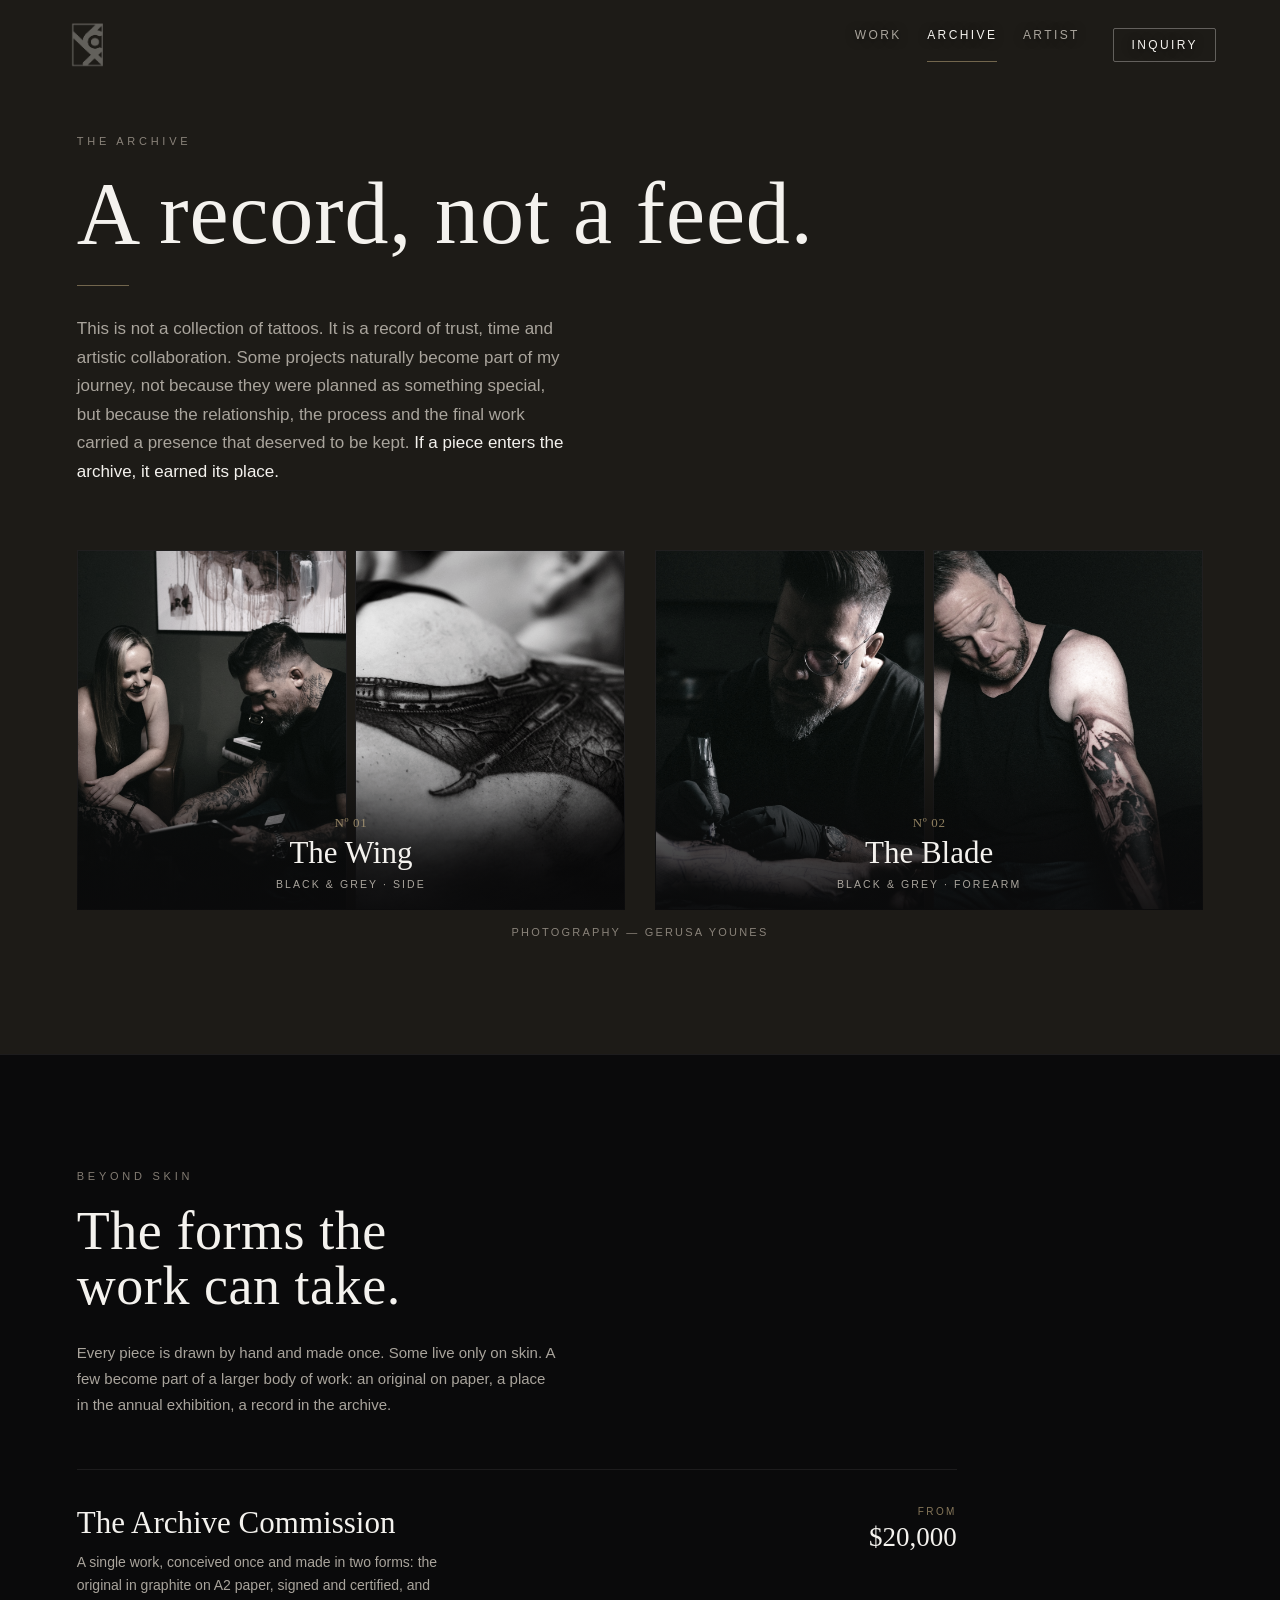
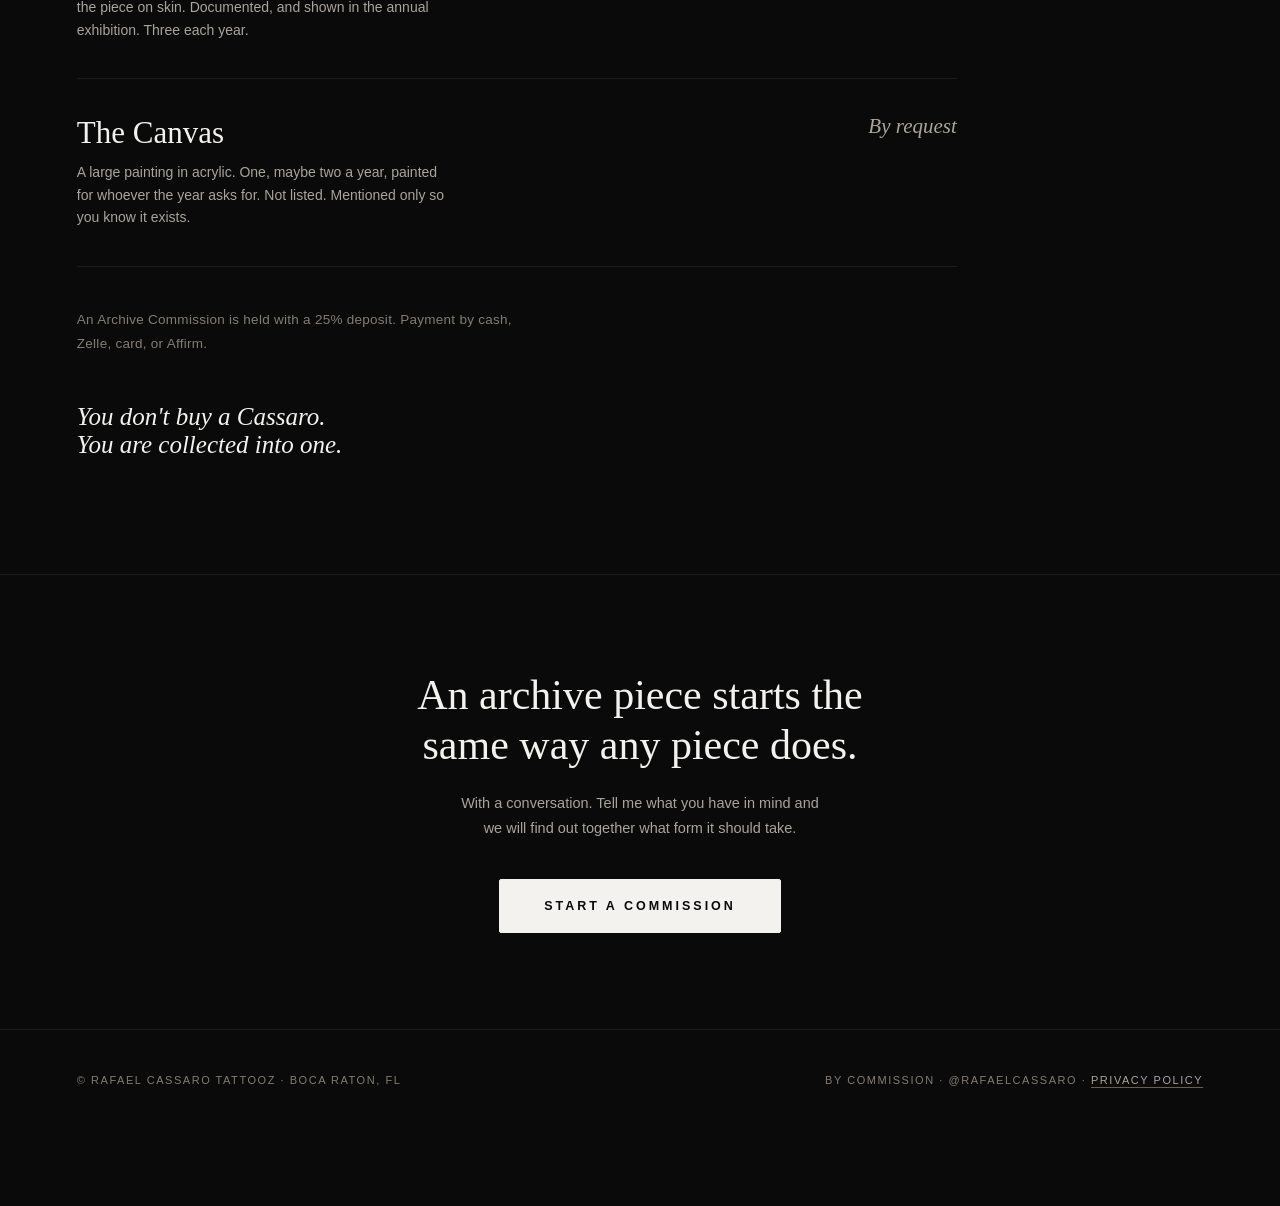
==== archive/index.html @ fa4b6f40 "reestrutura o site em 5 paginas: home curta com carrossel, work, archive, artist e inquiry Briefing " ====
<!doctype html><html lang="en"><head>
<meta charset="utf-8"><meta name="viewport" content="width=device-width, initial-scale=1">
<!-- Google tag (gtag.js) — GA4 Rafael Cassaro Tattooz -->
<script async src="https://www.googletagmanager.com/gtag/js?id=G-P8E5WEGMQY"></script>
<script>window.dataLayer=window.dataLayer||[];function gtag(){dataLayer.push(arguments);}gtag('js',new Date());gtag('config','G-P8E5WEGMQY');</script>
<!-- Meta Pixel — dataset do BM 02 (557027395941876), o mesmo BM das contas em USD. -->
<script>!function(f,b,e,v,n,t,s){if(f.fbq)return;n=f.fbq=function(){n.callMethod?
n.callMethod.apply(n,arguments):n.queue.push(arguments)};if(!f._fbq)f._fbq=n;
n.push=n;n.loaded=!0;n.version='2.0';n.queue=[];t=b.createElement(e);t.async=!0;
t.src=v;s=b.getElementsByTagName(e)[0];s.parentNode.insertBefore(t,s)}(window,document,'script',
'https://connect.facebook.net/en_US/fbevents.js');
fbq('init','3471288283157644');fbq('track','PageView');</script>
<noscript><img height="1" width="1" style="display:none" alt="" src="https://www.facebook.com/tr?id=3471288283157644&ev=PageView&noscript=1"></noscript>
<!-- fim do Meta Pixel -->
<title>The Archive &mdash; Rafael Cassaro</title>
<meta name="description" content="A record of trust, time and artistic collaboration. The few projects that earned a place of their own, documented and kept. Archive Commissions and original work on paper.">
<link rel="canonical" href="https://rafaelcassaro.com/archive/">
<meta name="theme-color" content="#0a0a0b">
<link rel="icon" type="image/png" sizes="32x32" href="../assets/favicon-32.png">
<link rel="icon" type="image/png" sizes="512x512" href="../assets/favicon-512.png">
<link rel="apple-touch-icon" href="../assets/apple-touch-icon.png">
<meta property="og:type" content="website">
<meta property="og:site_name" content="Rafael Cassaro Tattooz">
<meta property="og:locale" content="en_US">
<meta property="og:title" content="The Archive &mdash; Rafael Cassaro">
<meta property="og:description" content="A record of trust, time and artistic collaboration. The few projects that earned a place of their own, documented and kept. Archive Commissions and original work on paper.">
<meta property="og:url" content="https://rafaelcassaro.com/archive/">
<meta property="og:image" content="https://rafaelcassaro.com/assets/og-cover.jpg">
<meta property="og:image:width" content="1200">
<meta property="og:image:height" content="630">
<meta property="og:image:alt" content="Three black and grey tattoos by Rafael Cassaro">
<meta name="twitter:card" content="summary_large_image">
<meta name="twitter:title" content="The Archive &mdash; Rafael Cassaro">
<meta name="twitter:description" content="A record of trust, time and artistic collaboration. The few projects that earned a place of their own, documented and kept. Archive Commissions and original work on paper.">
<meta name="twitter:image" content="https://rafaelcassaro.com/assets/og-cover.jpg">
<script type="application/ld+json">{"@context": "https://schema.org", "@type": "TattooParlor", "name": "Rafael Cassaro Tattooz", "alternateName": "Rafael Cassaro", "url": "https://rafaelcassaro.com/", "image": "https://rafaelcassaro.com/assets/og-cover.jpg", "telephone": "+1-561-419-3996", "priceRange": "$$$", "description": "Authored black and grey tattoo in Boca Raton, Florida. Complete sleeves and large-scale work, by commission.", "address": {"@type": "PostalAddress", "addressLocality": "Boca Raton", "addressRegion": "FL", "addressCountry": "US"}, "areaServed": "Boca Raton, Florida", "founder": {"@type": "Person", "name": "Rafael Cassaro", "jobTitle": "Tattoo artist"}, "sameAs": ["https://instagram.com/rafaelcassaro"]}</script>
<link rel="stylesheet" href="../assets/site.css">
<script>document.documentElement.className+=' js';</script>
</head>
<body class="page" id="top">
  <header class="hdr">
    <a class="brand" href="../" aria-label="Rafael Cassaro — home"><img src="../assets/logo.png" width="420" height="420" alt="Rafael Cassaro"></a>
    <nav class="nav" aria-label="Main">
      <a href="../work/">Work</a>
      <a href="../archive/" aria-current="page">Archive</a>
      <a href="../artist/">Artist</a>
      <a class="pri" href="../inquiry/">Inquiry</a>
    </nav>
    <button class="navtoggle" id="navToggle" type="button" aria-expanded="false" aria-controls="navSheet" aria-label="Open menu"><span></span><span></span></button>
  </header>
  <div class="navsheet" id="navSheet" role="dialog" aria-modal="true" aria-label="Menu" tabindex="-1" hidden>
    <button class="navsheet__close" id="navClose" type="button" aria-label="Close menu">&times;</button>
    <a href="../">Home</a>
    <a href="../work/">Work</a>
    <a href="../archive/">Archive</a>
    <a href="../artist/">Artist</a>
    <a class="pri" href="../inquiry/">Start a commission</a>
    <a class="navsheet__minor" href="../privacy/">Privacy policy</a>
  </div>

  <section class="phead band--arch">
    <p class="phead__eyebrow">The Archive</p>
    <h1 class="phead__t">A record, not a feed.</h1>
    <div class="rule"></div>
    <p class="phead__sub">This is not a collection of tattoos. It is a record of trust, time and artistic collaboration. Some projects naturally become part of my journey, not because they were planned as something special, but because the relationship, the process and the final work carried a presence that deserved to be kept. <b>If a piece enters the archive, it earned its place.</b></p>
  </section>

  <section class="sec band--arch" style="padding-top:0">
    <div class="arch__rail" style="margin-top:0;border-top:0;padding-top:0">

      <a class="arch__card reveal" href="the-wing/" aria-label="The Wing — enter this archive">
        <div class="arch__pair">
          <div class="arch__plate"><img class="arch__img" loading="lazy" decoding="async" width="933" height="1400" src="../assets/archive/01.jpg" alt="Rafael Cassaro going through the sketchbook with Marlene before the first session"></div>
          <div class="arch__plate"><img class="arch__img" loading="lazy" decoding="async" width="933" height="1400" src="../assets/archive/04.jpg" alt="The finished wing in black and grey across her shoulder"></div>
        </div>
        <span class="arch__over">
          <span class="arch__n">N&#186; 01</span>
          <span class="arch__t">The Wing</span>
          <span class="arch__c">Black &amp; grey &middot; side</span>
        </span>
      </a>

      <a class="arch__card reveal" href="the-blade/" aria-label="The Blade — enter this archive">
        <div class="arch__pair">
          <div class="arch__plate"><img class="arch__img" loading="lazy" decoding="async" width="933" height="1400" src="../assets/archive/the-blade-home/01.jpg" alt="Rafael Cassaro working the first pass over the stencil on the forearm"></div>
          <div class="arch__plate"><img class="arch__img" loading="lazy" decoding="async" width="933" height="1400" src="../assets/archive/the-blade-home/02.jpg" alt="The client looking down at the finished skull and blade on his forearm"></div>
        </div>
        <span class="arch__over">
          <span class="arch__n">N&#186; 02</span>
          <span class="arch__t">The Blade</span>
          <span class="arch__c">Black &amp; grey &middot; forearm</span>
        </span>
      </a>

    </div>
    <p class="arch__credit">Photography &mdash; Gerusa Younes</p>
  </section>

  <!-- ===== As formas autorais. Vieram da home (secao Commissions) porque e aqui
       que elas pertencem: sao o universo autoral, nao a admissao de projeto.
       The Sitting e The Study ficaram na pagina Inquiry. ===== -->
  <section class="sec sec--line">
    <p class="sec__eyebrow reveal">Beyond skin</p>
    <h2 class="sec__title reveal">The forms the work can take.</h2>
    <p class="comm__lede reveal">Every piece is drawn by hand and made once. Some live only on skin. A few become part of a larger body of work: an original on paper, a place in the annual exhibition, a record in the archive.</p>

    <div class="ledger reveal">
      <article class="crow">
        <div>
          <div class="crow__name">The Archive Commission</div>
          <p class="crow__desc">A single work, conceived once and made in two forms: the original in graphite on A2 paper, signed and certified, and the piece on skin. Documented, and shown in the annual exhibition. Three each year.</p>
        </div>
        <div class="crow__price"><span class="crow__from">From</span><span class="crow__amt">$20,000</span></div>
      </article>

      <article class="crow">
        <div>
          <div class="crow__name">The Canvas</div>
          <p class="crow__desc">A large painting in acrylic. One, maybe two a year, painted for whoever the year asks for. Not listed. Mentioned only so you know it exists.</p>
        </div>
        <div class="crow__price"><span class="crow__amt quiet">By request</span></div>
      </article>
    </div>

    <p class="comm__terms reveal">An Archive Commission is held with a 25% deposit. Payment by cash, Zelle, card, or Affirm.</p>
    <p class="comm__epi reveal">You don't buy a Cassaro. You are collected into one.</p>
  </section>

  <section class="ctaband reveal">
    <p class="ctaband__k">An archive piece starts the same way any piece does.</p>
    <p class="ctaband__s">With a conversation. Tell me what you have in mind and we will find out together what form it should take.</p>
    <a class="cta-xl" href="../inquiry/">Start a commission</a>
  </section>

  <footer class="foot">
    <p>&copy; Rafael Cassaro Tattooz &middot; Boca Raton, FL</p>
    <p>By commission &middot; @rafaelcassaro &middot; <a class="foot__privacy" href="../privacy/">Privacy policy</a></p>
  </footer>

  <nav class="mbar" aria-label="Contact">
    <a class="pri" href="../inquiry/">Inquiry</a>
    <a href="sms:+15614193996">Text</a>
    <a href="https://instagram.com/rafaelcassaro" target="_blank" rel="noopener">DM</a>
  </nav>

<script src="../assets/site.js"></script>
</body></html>
---- assets/site.css ----
:root{
  --ground:#0a0a0b;--ink:#f4f2ee;--ink-dim:#a9a49c;--ink-faint:#837c73;
  --line:rgba(244,242,238,.14);--line-soft:rgba(244,242,238,.08);--accent:#cfc9c0;
  /* OURO (ordem do Rafael 2026-09-11, revoga a regra antiga de "sem dourado").
     Superficie pequena so: fio, borda, rotulo do arquivo. Nunca em bloco.
     50% = 3,11:1, serve pra fio. 65% = 4,52:1, passa AA e serve pra texto. */
  --gold:#c8b184;--gold-fio:rgba(200,177,132,.5);--gold-texto:rgba(200,177,132,.65);
  /* bandas de setor: o MESMO ouro diluido no preto, vira preto quente, nao cor */
  --banda:#151412;--banda-forte:#1d1b17;
  --serif:"Didot","Hoefler Text","Bodoni 72","Bodoni MT",Georgia,"Times New Roman",serif;
  --sans:"Neue Haas Grotesk Display","Helvetica Neue",Helvetica,Arial,system-ui,sans-serif;
}
*{box-sizing:border-box;margin:0;padding:0}
html,body{height:auto!important;min-height:100%;overflow-x:hidden!important}
html{scroll-behavior:smooth}
.page{background:var(--ground);color:var(--ink);font-family:var(--sans);-webkit-font-smoothing:antialiased;min-height:100vh;overflow-x:hidden;position:relative}
.label{font-size:11px;letter-spacing:.28em;text-transform:uppercase;color:var(--ink-faint);font-weight:400}
.eyebrow{margin-bottom:22px}
a{color:inherit;text-decoration:none}
a:focus-visible,button:focus-visible,summary:focus-visible{outline:1px solid var(--accent);outline-offset:4px}

/* ---------- header / nav ---------- */
.hdr{display:flex;align-items:center;justify-content:space-between;padding:22px clamp(20px,5vw,64px);position:absolute;top:0;left:0;right:0;z-index:30}
.brand{display:flex;align-items:center}
.brand img{height:46px;width:auto;display:block;opacity:.32}
.nav{display:flex;gap:clamp(18px,2vw,30px)}
.nav a{font-size:12px;letter-spacing:.2em;text-transform:uppercase;color:var(--ink-dim);transition:color .25s;text-shadow:0 1px 10px rgba(0,0,0,.6)}
.nav a:hover{color:var(--ink)}
.nav a.pri{color:var(--ink);border:1px solid rgba(244,242,238,.32);border-radius:2px;
  padding:9px 17px;margin-left:8px;transition:background .3s,border-color .3s,color .3s}
.nav a.pri:hover,.nav a.pri:focus-visible{background:var(--ink);color:#0a0a0b;border-color:var(--ink)}
/* pagina corrente marcada no menu: fio de ouro, superficie minima (doutrina 11/set) */
.nav a[aria-current="page"]{color:var(--ink);border-bottom:1px solid var(--gold-fio);padding-bottom:4px}
.nav a.pri[aria-current="page"]{border-bottom-color:rgba(244,242,238,.32)}
@media(max-width:820px){.nav{display:none}.brand img{height:40px}}

/* ---------- HERO (TRAVADO — reaproveitado da home aprovada) ---------- */
.hero{position:relative;z-index:2;overflow:hidden;background:var(--ground)}
.hero__media{position:relative}
.hero__img{display:block;width:100%;height:auto}
.hero__scrim{position:absolute;inset:0;z-index:2;pointer-events:none;background:
  linear-gradient(90deg,rgba(10,10,11,.80) 0%,rgba(10,10,11,.46) 24%,rgba(10,10,11,.12) 46%,transparent 62%),
  linear-gradient(0deg,var(--ground) 0%,rgba(10,10,11,.86) 12%,rgba(10,10,11,.42) 22%,rgba(10,10,11,0) 32%),
  linear-gradient(180deg,rgba(10,10,11,.60) 0%,rgba(10,10,11,0) 15%)}
.intro{position:absolute;top:57%;bottom:auto;left:0;transform:none;max-width:46%;padding:0 clamp(20px,5vw,64px);z-index:3}
.h1{font-family:var(--serif);font-weight:400;font-size:clamp(56px,9.2vw,200px);line-height:.9;letter-spacing:.01em;text-wrap:balance;text-shadow:0 2px 34px rgba(0,0,0,.72)}
.rule{width:52px;height:1px;background:var(--gold-fio);margin:26px 0 24px;opacity:1}
.thesis{max-width:34ch;font-size:clamp(15px,1.15vw,17px);line-height:1.62;color:var(--ink-dim);font-weight:300;text-shadow:0 1px 16px rgba(0,0,0,.7)}
.thesis b{color:var(--ink);font-weight:400}
.eyebrow.label{text-shadow:0 1px 12px rgba(0,0,0,.7)}
.ctas{display:flex;align-items:center;gap:28px;margin-top:44px;flex-wrap:wrap}
.cta-main{font-family:var(--serif);font-size:18px;padding-bottom:7px;border-bottom:1px solid var(--accent);transition:letter-spacing .3s;text-shadow:0 1px 16px rgba(0,0,0,.7)}
.cta-main:hover{letter-spacing:.06em}
/* PT: ACAO PRINCIPAL do site = pedir orcamento. Branco de alto contraste,
   NUNCA ouro: ouro significa o arquivo, e a 50-69% ele tem MENOS contraste
   que o branco, ou seja, destacaria menos justamente o que mais importa. */
.cta-alt{font-size:12px;letter-spacing:.22em;text-transform:uppercase;color:var(--ink);
  border:1px solid rgba(244,242,238,.42);border-radius:2px;padding:14px 30px;
  transition:background .3s,border-color .3s,color .3s;text-shadow:none}
.cta-alt:hover,.cta-alt:focus-visible{background:var(--ink);color:#0a0a0b;border-color:var(--ink)}
.herometa{position:absolute;left:0;right:0;bottom:0;z-index:4;display:flex;align-items:center;justify-content:flex-end;padding:0 clamp(20px,5vw,64px) 28px;pointer-events:none}
.scrollcue{writing-mode:vertical-rl;font-size:10px;letter-spacing:.3em;text-transform:uppercase;color:var(--ink-faint)}
@media(min-width:821px){
  .hero{height:auto;min-height:100svh;overflow:visible}
  .hero__media{position:absolute;top:0;left:0;right:0;height:100svh}
  .hero__img{width:100%;height:100%;object-fit:contain;object-position:center}.intro{top:var(--introTop,74vh);bottom:auto;max-width:58%}
  .intro .eyebrow{margin-bottom:14px}.intro .rule{margin:20px 0 20px}.intro .thesis{margin-top:0}.intro .ctas{margin-top:32px}
}
/* PT: versao compacta do bloco do hero. NAO e media query de altura fixa (isso quebrava
   em 1440x900): quem liga essa classe e o JS, medindo se o bloco cabe na primeira tela.
   Assim vale pra qualquer notebook, qualquer zoom e qualquer tamanho de texto. */
@media(min-width:821px){
  .intro.compacto .h1{font-size:clamp(50px,7.2vw,112px)}
  .intro.compacto .eyebrow{margin-bottom:8px}
  .intro.compacto .rule{margin:11px 0 11px}
  .intro.compacto .thesis{font-size:15px;line-height:1.5;max-width:40ch}
  .intro.compacto .ctas{margin-top:16px;gap:22px}
  .intro.compacto .cta-main{font-size:16px}
}
@media(max-width:820px){.hero{display:block}.hero__scrim{display:block}.intro{position:relative;top:auto;transform:none;max-width:none;margin-top:-7.5vw;padding:0 26px 56px;z-index:3}.herometa{display:none}}
/* ===== HERO NO CELULAR — foto INTEIRA, texto POR CIMA do rosto velado =====
   Medido na propria imagem: o rosto velado ocupa 15%-40% da largura e a TATUAGEM
   comeca em 58%. Por isso o texto e limitado a 56%: cobre o rosto (liberado pelo
   Rafael) e para antes da tatuagem. object-fit contain: nada recortado, nada esticado. */
@media(max-width:820px){
  .hero{position:relative}
  .hero__media{height:auto;overflow:visible}
  .hero__img{width:100%;height:auto;object-fit:contain;display:block}
  /* escurecimento so na METADE ESQUERDA, pra dar leitura ao texto sem apagar a tatuagem */
  .hero__scrim{background:
    linear-gradient(90deg, rgba(10,10,11,.72) 0%, rgba(10,10,11,.55) 38%, rgba(10,10,11,0) 62%),
    linear-gradient(180deg, rgba(10,10,11,0) 62%, rgba(10,10,11,.85) 88%, #0a0a0b 100%)}
  /* sobe o bloco pra cima da imagem e trava a largura antes da tatuagem */
  .intro{margin-top:-158px;max-width:56%;padding:0 0 56px 26px}
  .intro .h1{font-size:9.4vw;line-height:.96}
  .intro .eyebrow{font-size:9.5px;letter-spacing:.16em;margin-bottom:11px;line-height:1.7}
  .intro .rule{margin:16px 0 14px}
  /* a frase e os botoes voltam a largura cheia, ja estao fora da imagem */
  .intro .thesis{max-width:none;width:calc(100vw - 52px)}
  /* bloco invisivel que ocupa a faixa da tatuagem (58%->100%): o texto desvia dele
     enquanto a foto existe e volta a largura cheia logo abaixo. Altura vem do JS. */
  .intro .thesis .esquiva{float:right;width:44%;height:0}
  /* ordem do Rafael (11/set): "ponha a palavra WORN na linha de baixo junto com todo
     conjunto" — a frase em destaque comeca numa linha propria, inteira. */
  .intro .thesis b{display:block;margin-top:.42em}
  .intro .ctas{width:calc(100vw - 52px)}
}

/* ---------- shared section frame ---------- */
.sec{padding:clamp(56px,9vw,120px) clamp(22px,6vw,96px);position:relative}
.sec--line{border-top:1px solid var(--line-soft)}
/* as duas salas diferentes do site: o arquivo e o investimento.
   A banda clareia o fundo, entao o cinza fraco e o ouro precisam subir junto,
   senao caem abaixo de 4,5:1 e a legibilidade regride. Valores calculados. */
#archive,.band--arch{background:var(--banda-forte);--ink-faint:#8a837a;--gold-texto:rgba(200,177,132,.69)}
#commissions,.band--comm{background:var(--banda);--ink-faint:#857e75;--gold-texto:rgba(200,177,132,.67)}
.sec__eyebrow{font-size:11px;letter-spacing:.34em;text-transform:uppercase;color:var(--ink-faint);margin-bottom:1.4rem}
.sec__title{font-family:var(--serif);font-weight:400;font-size:clamp(30px,4.6vw,54px);line-height:1.02;letter-spacing:.01em;max-width:16ch}
/* O conteudo NASCE VISIVEL (corrigido 01/10/2026). O esconde-pra-animar vale so
   quando o JS esta vivo e marcou o <html> com .js. Antes, a opacidade zero vinha
   do CSS puro: se o script quebrasse, metade da pagina ficava invisivel e o
   visitante via um site vazio. Conteudo nunca depende de JS pra existir. */
.js .reveal{opacity:0;transform:translateY(18px);transition:opacity .7s ease,transform .7s ease}
@media(prefers-reduced-motion:reduce){html{scroll-behavior:auto}.reveal{opacity:1!important;transform:none!important;transition:none!important}*{animation-duration:.01ms!important;transition-duration:.01ms!important}}
.reveal.in{opacity:1;transform:none}

/* ---------- HOOK BAND (anti-12s: quem + o que + onde, imediato) ---------- */
.hook{text-align:center;padding:clamp(48px,7vw,84px) clamp(22px,6vw,64px) clamp(30px,4vw,44px)}
.hook__stmt{font-family:var(--serif);font-weight:400;font-size:clamp(24px,3.6vw,40px);line-height:1.24;letter-spacing:.01em;max-width:22ch;margin:0 auto;color:var(--ink)}
.hook__stmt b{color:var(--ink)}
.hook__sub{margin-top:20px;font-size:clamp(13px,1.4vw,15px);letter-spacing:.16em;text-transform:uppercase;color:var(--ink-dim);font-weight:300}

/* ---------- PROOF ROW (5-star + seals, logo perto do hook) ---------- */
.proof{display:flex;flex-wrap:wrap;justify-content:center;align-items:stretch;gap:0;max-width:940px;margin:36px auto 0;border:1px solid var(--line-soft);border-radius:2px}
.proof__cell{flex:1 1 200px;padding:20px 22px;text-align:center;border-right:1px solid var(--line-soft)}
.proof__cell:last-child{border-right:0}
.proof__star{font-size:15px;letter-spacing:3px;color:var(--ink)}
.proof__k{margin-top:9px;font-size:12px;font-weight:500;letter-spacing:.04em;color:var(--ink)}
.proof__s{margin-top:4px;font-size:11.5px;letter-spacing:.16em;text-transform:uppercase;color:var(--ink-faint)}
@media(max-width:640px){.proof__cell{flex:1 1 50%;border-bottom:1px solid var(--line-soft)}.proof__cell:nth-child(odd){border-right:1px solid var(--line-soft)}.proof__cell:nth-child(even){border-right:0}}

/* ---------- WORKS (arte forte cedo) ---------- */
.works__head{display:flex;justify-content:space-between;align-items:flex-end;gap:24px;flex-wrap:wrap;margin-bottom:2.4rem}
.works__link{font-size:12px;letter-spacing:.2em;text-transform:uppercase;color:var(--ink-dim);border-bottom:1px solid var(--line);padding-bottom:5px;transition:color .25s}
.works__link:hover{color:var(--ink)}
.grid{display:grid;grid-template-columns:repeat(3,1fr);gap:12px}
@media(max-width:820px){.grid{grid-template-columns:repeat(2,1fr);gap:8px}}
.tile{position:relative;aspect-ratio:4/5;overflow:hidden;background:#0d0d0e;border:1px solid var(--line-soft)}
.tile__img{width:100%;height:100%;object-fit:cover;display:block;filter:grayscale(70%) contrast(1.04);transition:filter .5s ease,transform .5s ease}
.tile:hover .tile__img{filter:grayscale(58%) contrast(1.09);transform:scale(1.03)}

/* ---------- PROCESS (3 passos, justifica alto ticket) ---------- */
.steps{display:grid;grid-template-columns:repeat(3,1fr);gap:clamp(20px,3vw,44px);margin-top:2.6rem}
@media(max-width:820px){.steps{grid-template-columns:1fr;gap:0}}
.step{padding-top:26px;border-top:1px solid var(--line)}
@media(max-width:820px){.step{padding:26px 0}.step+.step{border-top:1px solid var(--line-soft)}}
.step__n{font-family:var(--serif);font-size:15px;color:var(--ink-faint);letter-spacing:.1em}
.step__t{font-family:var(--serif);font-size:clamp(21px,2.6vw,28px);margin:14px 0 12px;color:var(--ink);font-weight:400}
.step__d{font-size:14.5px;line-height:1.66;color:var(--ink-dim);font-weight:300;max-width:34ch}
.step__d b{color:var(--ink);font-weight:400}

/* ---------- AUTHORITY BAND ---------- */
.auth{text-align:center;padding:clamp(46px,7vw,80px) clamp(22px,6vw,64px);border-top:1px solid var(--line-soft);border-bottom:1px solid var(--line-soft)}
.auth__lead{max-width:58ch;margin:1.5rem auto 0;font-size:15px;line-height:1.72;color:var(--ink-dim);font-weight:300}
.auth__row{display:flex;flex-wrap:wrap;justify-content:center;align-items:center;gap:clamp(22px,4.5vw,54px);margin-top:2.2rem}
.auth__item{font-family:var(--serif);font-size:clamp(15px,1.8vw,20px);color:var(--ink);letter-spacing:.02em;opacity:.9}
.auth__item span{display:block;font-family:var(--sans);font-size:10px;letter-spacing:.2em;text-transform:uppercase;color:var(--ink-faint);margin-top:7px}

/* ---------- FAQ ---------- */
.faq{max-width:820px;margin:2.4rem auto 0}
.faq details{border-top:1px solid var(--line-soft);padding:6px 0}
.faq details:last-child{border-bottom:1px solid var(--line-soft)}
.faq summary{list-style:none;cursor:pointer;display:flex;justify-content:space-between;gap:20px;align-items:baseline;
  padding:20px 2px;font-family:var(--serif);font-size:clamp(17px,2.1vw,21px);color:var(--ink)}
.faq summary::-webkit-details-marker{display:none}
.faq summary::after{content:"+";font-family:var(--sans);color:var(--ink-faint);font-size:20px;transition:transform .3s,color .3s}
.faq details[open] summary::after{content:"\00d7";color:var(--accent)}
.faq__a{padding:0 2px 22px;font-size:14.5px;line-height:1.72;color:var(--ink-dim);font-weight:300;max-width:60ch}
.faq__a b{color:var(--ink);font-weight:400}

/* ---------- INQUIRY ---------- */
.inq{display:grid;grid-template-columns:1.05fr .95fr;gap:clamp(30px,6vw,90px);align-items:start}
@media(max-width:820px){.inq{grid-template-columns:1fr;gap:44px}}
.inq__lead{font-size:15px;line-height:1.7;color:var(--ink-dim);font-weight:300;max-width:40ch;margin-top:1.4rem}
.inq__contact{margin-top:2.2rem;display:flex;flex-direction:column;gap:16px}
.inq__ct{display:inline-flex;align-items:center;gap:12px;font-size:13px;letter-spacing:.14em;text-transform:uppercase;color:var(--ink-dim);transition:color .25s}
.inq__ct:hover{color:var(--ink)}
.inq__ct b{color:var(--ink);font-weight:400}
form{display:flex;flex-direction:column;gap:16px}
.field label{display:block;font-size:12px;letter-spacing:.16em;text-transform:uppercase;color:var(--ink-dim);margin-bottom:8px}
.field input,.field textarea{width:100%;background:#141416;border:1px solid rgba(244,242,238,.30);border-radius:2px;color:var(--ink);
  font-family:var(--sans);font-size:16px;padding:14px 15px;transition:border-color .25s,background .25s}
.field input::placeholder,.field textarea::placeholder{color:#7d7770}
.field input:hover,.field textarea:hover{border-color:rgba(244,242,238,.44)}
.field input:focus,.field textarea:focus{outline:none;border-color:var(--accent);background:#17171a}
.field textarea{min-height:120px;resize:vertical}
.submit{margin-top:6px;background:var(--ink);color:#0a0a0b;border:0;border-radius:2px;padding:16px;cursor:pointer;
  font-family:var(--sans);font-size:12px;font-weight:600;letter-spacing:.22em;text-transform:uppercase;transition:opacity .25s}
.submit:hover{opacity:.86}
.thanks{display:none;padding:26px 0;font-family:var(--serif);font-size:22px;line-height:1.5;color:var(--ink)}
.field label i{font-style:normal;font-size:10px;letter-spacing:.14em;color:var(--ink-faint);margin-left:6px}
.form__hint{margin-top:2px;font-size:12.5px;line-height:1.6;color:var(--ink-dim)}
.form__err{margin-top:10px;padding:11px 13px;border:1px solid rgba(226,120,110,.5);background:rgba(226,120,110,.09);border-radius:2px;font-size:13.5px;line-height:1.5;color:#f0c9c4}
.submit:disabled{opacity:.55;cursor:default}
/* --- menu mobile --- */
.navtoggle{display:none;background:none;border:0;padding:10px;cursor:pointer;-webkit-tap-highlight-color:transparent}
.navtoggle span{display:block;width:24px;height:1px;background:var(--ink);opacity:.75;transition:transform .3s,opacity .3s}
.navtoggle span+span{margin-top:7px}
.navtoggle[aria-expanded="true"] span:first-child{transform:translateY(4px) rotate(45deg)}
.navtoggle[aria-expanded="true"] span:last-child{transform:translateY(-4px) rotate(-45deg)}
.navsheet{position:fixed;inset:0;z-index:70;background:rgba(10,10,11,.97);backdrop-filter:blur(6px);display:none;flex-direction:column;justify-content:center;align-items:center;gap:6px}
.navsheet.open{display:flex}
.navsheet:focus{outline:none}
.navsheet a{font-family:var(--serif);font-size:27px;line-height:1;padding:15px 24px;color:var(--ink)}
.navsheet a.pri{margin-top:14px;font-family:var(--sans);font-size:12px;letter-spacing:.22em;text-transform:uppercase;border:1px solid var(--line);border-radius:2px;padding:14px 26px}
.navsheet a.navsheet__minor{margin-top:18px;font-family:var(--sans);font-size:12px;letter-spacing:.16em;
  text-transform:uppercase;color:var(--ink-dim);padding:10px 16px;
  text-decoration:underline;text-decoration-color:var(--gold-fio);text-underline-offset:4px}
.navsheet__close{position:absolute;top:18px;right:18px;background:none;border:0;color:var(--ink);font-size:30px;line-height:1;padding:10px 14px;cursor:pointer}
@media(max-width:820px){.navtoggle{display:block}}
/* --- lightbox --- */
.lb{position:fixed;inset:0;z-index:90;background:rgba(6,6,7,.97);display:none;align-items:center;justify-content:center}
.lb.open{display:flex}
.lb__img{max-width:92vw;max-height:82vh;object-fit:contain;display:block}
.lb__cap{position:absolute;left:0;right:0;bottom:20px;text-align:center;font-size:12px;letter-spacing:.14em;text-transform:uppercase;color:var(--ink-dim);padding:0 70px}
.lb__btn{position:absolute;background:none;border:0;color:var(--ink);cursor:pointer;padding:16px 20px;font-size:34px;line-height:1;opacity:.72;transition:opacity .25s}
.lb__btn:hover,.lb__btn:focus-visible{opacity:1}
.lb__prev{left:2px;top:50%;transform:translateY(-50%)}
.lb__next{right:2px;top:50%;transform:translateY(-50%)}
.lb__close{top:10px;right:10px;font-size:30px}
.tile{cursor:zoom-in}
/* As placas da Archive agora NAVEGAM (o card e um link), nao abrem lightbox. */
.arch__card{cursor:pointer}
:focus-visible{outline:2px solid var(--accent);outline-offset:3px}

/* ---------- FOOTER ---------- */
.foot{padding:44px clamp(22px,6vw,96px) 120px;border-top:1px solid var(--line-soft);display:flex;justify-content:space-between;gap:20px;flex-wrap:wrap}
.foot p{font-size:11px;letter-spacing:.14em;text-transform:uppercase;color:var(--ink-faint)}
.foot a{text-decoration:underline;text-decoration-color:var(--gold-fio);text-underline-offset:3px;transition:color .25s}
/* o link da privacidade sai do cinza fraco: o Rafael nao conseguiu achar */
.foot a.foot__privacy{color:var(--ink-dim)}
.foot a.foot__privacy:hover{color:var(--ink)}
.foot a:hover{color:var(--ink-dim)}
.form__hint a{color:var(--ink);text-decoration:underline;text-decoration-color:var(--gold-fio);text-underline-offset:3px}
@media(max-width:820px){.foot{padding-bottom:150px}}

/* ---------- THE ARTIST (bio / heranca — a substancia que vende quem ele e) ---------- */
.artist{display:grid;grid-template-columns:.82fr 1.18fr;gap:clamp(28px,5vw,72px);align-items:center;margin-top:2.6rem}
@media(max-width:820px){.artist{grid-template-columns:1fr;gap:34px}}
.artist__ph{aspect-ratio:4/5;position:relative;overflow:hidden;border:1px solid var(--line-soft);background:#0d0d0e}
.artist__img{width:100%;height:100%;object-fit:cover;display:block;filter:grayscale(58%) contrast(1.03);transition:filter .6s ease}
.artist__ph:hover .artist__img{filter:grayscale(0%)}
.artist__body h3{font-family:var(--serif);font-weight:400;font-size:clamp(23px,3.4vw,34px);line-height:1.12;color:var(--ink);margin-bottom:1.4rem;max-width:20ch}
.artist__body p{font-size:15px;line-height:1.74;color:var(--ink-dim);font-weight:300;max-width:54ch;margin-bottom:1rem}
.artist__body .statement{font-family:var(--serif);font-style:italic;font-size:clamp(17px,2.4vw,22px);color:var(--ink);margin:1.7rem 0 1.1rem;max-width:36ch;line-height:1.4}
.artist__body .sign{font-size:10.5px;letter-spacing:.24em;text-transform:uppercase;color:var(--ink-faint)}

/* ---------- THE ARCHIVE (conceito — registro de confianca, nao feed) ---------- */
.concept{max-width:760px}
.concept h2{font-family:var(--serif);font-weight:400;font-size:clamp(28px,4.6vw,52px);line-height:1.04;margin:1.2rem 0 1.4rem;color:var(--ink)}
.concept p{font-size:15px;line-height:1.76;color:var(--ink-dim);font-weight:300;max-width:60ch}
.concept p b{color:var(--ink);font-weight:400}
/* PT: ARCHIVE COM VARIOS PROJETOS (01/10/2026, pedido do Rafael).
   Antes era UMA entrada de 4 fotos com o link "Enter the archive" embaixo.
   Agora cada archive e um CARD de 2 fotos, o card inteiro e o link, e o nome
   fica SOBRE as fotos. O link de baixo saiu. Cabem 2 por linha no desktop e
   empilham no celular; um terceiro archive entra sem mexer no CSS. */
.arch__rail{display:grid;grid-template-columns:1fr 1fr;gap:clamp(16px,2.6vw,30px);
  margin-top:clamp(2.2rem,4.5vw,3.2rem);border-top:1px solid var(--line-soft);padding-top:clamp(1.8rem,3.4vw,2.4rem)}
@media(max-width:820px){.arch__rail{grid-template-columns:1fr;gap:28px}}
.arch__card{position:relative;display:block}
.arch__pair{display:grid;grid-template-columns:1fr 1fr;gap:8px}
/* O nome sobre a foto. O degrade existe pra garantir leitura: sem ele o texto
   claro some em cima de pele clara. Ouro so no numero, em fio fino. */
.arch__over{position:absolute;left:0;right:0;bottom:0;padding:clamp(2.6rem,7vw,4rem) 16px clamp(14px,2.4vw,20px);
  text-align:center;pointer-events:none;
  background:linear-gradient(to top,rgba(10,10,11,.93) 0%,rgba(10,10,11,.72) 42%,rgba(10,10,11,0) 100%)}
.arch__n{display:block;font-family:var(--serif);font-size:13px;color:var(--gold-texto);letter-spacing:.05em;margin-bottom:.3rem}
.arch__t{display:block;font-family:var(--serif);font-size:clamp(23px,3.1vw,31px);color:var(--ink);line-height:1.1;
  transition:letter-spacing .35s ease}
.arch__c{display:block;margin-top:.55rem;font-size:10.5px;letter-spacing:.2em;text-transform:uppercase;color:var(--ink-dim)}
.arch__card:hover .arch__t,.arch__card:focus-visible .arch__t{letter-spacing:.045em}
.arch__plate{position:relative;aspect-ratio:3/4;overflow:hidden;border:1px solid var(--line-soft);background:#0d0d0e}
.arch__img{width:100%;height:100%;object-fit:cover;display:block;filter:grayscale(70%) contrast(1.04);transition:filter .5s ease,transform .5s ease}
.arch__plate:hover .arch__img{filter:grayscale(45%);transform:scale(1.03)}
.arch__credit{text-align:center;margin-top:16px;font-size:11px;letter-spacing:.2em;text-transform:uppercase;color:var(--ink-faint)}
.arch__enter{margin-top:1.8rem;display:inline-block;font-family:var(--serif);font-size:17px;padding-bottom:6px;color:var(--gold-texto);border-bottom:1px solid var(--gold-fio);transition:letter-spacing .3s}
.arch__enter:hover{letter-spacing:.06em}

/* ---------- COMMISSIONS (menu de comissao, tom galeria — sem dourado) ---------- */
.comm__lede{margin-top:1.6rem;max-width:58ch;font-size:15px;line-height:1.72;color:var(--ink-dim);font-weight:300}
.ledger{margin-top:clamp(2rem,4.5vw,3.2rem);max-width:880px}
.crow{display:grid;grid-template-columns:1fr auto;gap:.5rem 2.4rem;align-items:start;padding:clamp(1.6rem,3.6vw,2.3rem) 0;border-top:1px solid var(--line-soft)}
.crow:last-of-type{border-bottom:1px solid var(--line-soft)}
.crow__name{font-family:var(--serif);font-weight:400;font-size:clamp(21px,3.6vw,31px);line-height:1.08;color:var(--ink)}
.crow__desc{grid-column:1/2;margin-top:.7rem;max-width:48ch;font-size:14px;line-height:1.62;color:var(--ink-dim);font-weight:300}
.crow__price{text-align:right;font-variant-numeric:tabular-nums;white-space:nowrap}
.crow__amt{display:block;font-family:var(--serif);font-size:clamp(19px,2.8vw,27px);color:var(--ink);line-height:1}
.crow__amt.quiet{font-style:italic;color:var(--ink-dim);font-size:clamp(16px,2.2vw,21px)}
.crow__unit{display:block;margin-top:.5rem;font-size:10px;letter-spacing:.2em;text-transform:uppercase;color:var(--ink-faint)}
.crow__from{display:block;font-size:10px;letter-spacing:.24em;text-transform:uppercase;color:var(--gold-texto);margin-bottom:.4rem}
.crow__tag{display:inline-block;font-size:9.5px;letter-spacing:.22em;text-transform:uppercase;color:#0a0a0b;background:var(--accent);padding:.34em .72em;border-radius:1px;margin-bottom:.7rem}
.crow.focus{background:linear-gradient(90deg,rgba(244,242,238,.06),rgba(244,242,238,0) 72%);margin:0 clamp(-1rem,-3vw,-1.6rem);padding-left:clamp(1rem,3vw,1.6rem);padding-right:clamp(1rem,3vw,1.6rem);border-top-color:var(--line)}
.comm__terms{margin-top:clamp(1.8rem,4vw,2.6rem);font-size:13.5px;letter-spacing:.02em;line-height:1.72;color:var(--ink-faint);max-width:62ch}
.comm__epi{margin-top:clamp(2rem,5vw,3rem);font-family:var(--serif);font-style:italic;font-size:clamp(18px,3vw,25px);color:var(--ink);text-wrap:balance;max-width:22ch}
.comm__cta{margin-top:1.8rem}
.comm__cta a{display:inline-block;font-family:var(--sans);font-size:12px;letter-spacing:.22em;
  text-transform:uppercase;color:var(--ink);border:1px solid rgba(244,242,238,.42);border-radius:2px;
  padding:15px 32px;transition:background .3s,border-color .3s,color .3s}
.comm__cta a:hover,.comm__cta a:focus-visible{background:var(--ink);color:#0a0a0b;border-color:var(--ink)}
@media(max-width:520px){.crow{grid-template-columns:1fr;gap:.2rem}.crow__price{text-align:left;margin-top:.8rem}.crow__desc{margin-top:.5rem}}

/* ---------- MOBILE STICKY CTA BAR ( acao sempre a mao) ---------- */
.mbar{position:fixed;left:0;right:0;bottom:0;z-index:60;display:none;
  grid-template-columns:1fr 1fr 1fr;background:rgba(12,12,13,.92);backdrop-filter:blur(10px);border-top:1px solid var(--line)}
.mbar a{padding:15px 6px;text-align:center;font-size:11px;letter-spacing:.16em;text-transform:uppercase;color:var(--ink-dim);border-right:1px solid var(--line-soft)}
.mbar a:last-child{border-right:0}
.mbar a.pri{color:#0a0a0b;background:var(--ink);font-weight:600}
@media(max-width:820px){.mbar{display:grid}}

/* ==========================================================================
   REESTRUTURACAO 2026-10-03 — arquitetura em 5 paginas.
   Nada aqui reinventa a identidade: reusa as mesmas variaveis, a mesma serif,
   o mesmo mono preto/cinza/branco e o ouro so em fio/rotulo (doutrina 11/set).
   O que muda e a ARQUITETURA DA INFORMACAO, nao a estetica.
   ========================================================================== */

/* ---------- PAGE HEAD (paginas internas: sem hero de tela cheia) ----------
   A home guarda o hero travado. As paginas internas abrem com um cabecalho
   editorial curto, pra nao repetir a cena de abertura cinco vezes. */
.phead{padding:clamp(120px,15vh,190px) clamp(22px,6vw,96px) clamp(36px,6vw,64px);position:relative}
.phead__eyebrow{font-size:11px;letter-spacing:.34em;text-transform:uppercase;color:var(--ink-faint);margin-bottom:1.5rem}
.phead__t{font-family:var(--serif);font-weight:400;font-size:clamp(38px,7vw,88px);line-height:.98;letter-spacing:.01em;max-width:18ch}
.phead__sub{margin-top:1.8rem;max-width:52ch;font-size:clamp(15px,1.5vw,17px);line-height:1.68;color:var(--ink-dim);font-weight:300}
.phead__sub b{color:var(--ink);font-weight:400}
.phead .rule{margin:28px 0 0}

/* ---------- CARROSSEL DA HOME ----------
   Briefing 03/10: grande e muito visual, critico no mobile, 4-6 imagens,
   troca automatica lenta (4,8s), transicao suave, SEM bolinhas poluindo.
   Por isso o indicador e um fio de progresso, nao um enfileirado de pontos.
   Acessibilidade: para em hover, em foco e quando o visitante pede menos
   movimento. Primeiro slide carrega eager, o resto lazy (peso da pagina). */
.car{position:relative;background:#0d0d0e;overflow:hidden}
.car__stage{position:relative;aspect-ratio:4/5;width:100%}
@media(min-width:821px){.car__stage{aspect-ratio:auto;height:min(82vh,880px)}}
.car__slide{position:absolute;inset:0;opacity:0;transition:opacity 1.5s ease;pointer-events:none}
.car__slide.on{opacity:1;pointer-events:auto}
.car__img{width:100%;height:100%;object-fit:cover;object-position:center;display:block;
  filter:grayscale(62%) contrast(1.05)}
/* legenda discreta: so o que a peca e, nunca copy de venda */
.car__cap{position:absolute;left:0;right:0;bottom:0;z-index:3;pointer-events:none;
  padding:clamp(3rem,9vw,5rem) clamp(22px,6vw,64px) clamp(18px,3vw,26px);
  background:linear-gradient(to top,rgba(10,10,11,.88) 0%,rgba(10,10,11,.55) 45%,rgba(10,10,11,0) 100%)}
.car__capt{font-family:var(--serif);font-size:clamp(15px,1.8vw,19px);color:var(--ink);opacity:.92}
.car__caps{display:block;margin-top:.45rem;font-size:10px;letter-spacing:.22em;text-transform:uppercase;color:var(--ink-dim)}
/* fio de progresso: um tracinho por imagem, 1px de altura. Nao e bolinha. */
.car__track{position:absolute;left:clamp(22px,6vw,64px);right:clamp(22px,6vw,64px);bottom:0;z-index:4;
  display:flex;gap:7px;height:1px}
.car__bar{flex:1;background:rgba(244,242,238,.2);position:relative;overflow:hidden;border:0;padding:0;cursor:pointer;
  -webkit-tap-highlight-color:transparent}
.car__bar::after{content:"";position:absolute;inset:0;background:var(--ink);transform:scaleX(0);transform-origin:left}
.car__bar.on::after{transform:scaleX(1);transition:transform .5s ease}
.car__bar.done::after{transform:scaleX(1)}
/* area de clique confortavel sem engrossar o fio */
.car__bar{position:relative}
.car__bar::before{content:"";position:absolute;left:0;right:0;top:-13px;bottom:-13px}
/* setas: so no desktop, muito discretas, aparecem ao aproximar o mouse */
.car__nav{position:absolute;top:50%;transform:translateY(-50%);z-index:5;display:none;
  background:none;border:0;color:var(--ink);font-size:30px;line-height:1;padding:18px 20px;cursor:pointer;
  opacity:0;transition:opacity .3s;text-shadow:0 1px 14px rgba(0,0,0,.7)}
.car:hover .car__nav,.car__nav:focus-visible{opacity:.68}
.car__nav:hover{opacity:1}
.car__prev{left:2px}.car__next{right:2px}
@media(min-width:821px){.car__nav{display:block}}
@media(prefers-reduced-motion:reduce){.car__slide{transition:none}.car__bar.on::after{transition:none}}

/* ---------- CTA PRINCIPAL — START A COMMISSION ----------
   Briefing: "muito mais evidente". Branco de alto contraste, NUNCA ouro
   (o ouro a 50-69% destacaria MENOS justamente o que mais importa). */
.ctaband{padding:clamp(52px,8vw,96px) clamp(22px,6vw,96px);text-align:center;border-top:1px solid var(--line-soft)}
.ctaband__k{font-family:var(--serif);font-size:clamp(25px,4vw,42px);line-height:1.18;color:var(--ink);
  max-width:24ch;margin:0 auto;text-wrap:balance}
.ctaband__s{margin-top:1.3rem;font-size:14.5px;line-height:1.7;color:var(--ink-dim);font-weight:300;max-width:46ch;margin-left:auto;margin-right:auto}
.cta-xl{display:inline-block;margin-top:2.4rem;background:var(--ink);color:#0a0a0b;border:1px solid var(--ink);border-radius:2px;
  padding:19px 44px;font-size:12.5px;font-weight:600;letter-spacing:.24em;text-transform:uppercase;
  transition:opacity .28s,letter-spacing .28s}
.cta-xl:hover,.cta-xl:focus-visible{opacity:.88;letter-spacing:.28em}
.cta-ghost{display:inline-block;font-size:12px;letter-spacing:.22em;text-transform:uppercase;color:var(--ink);
  border:1px solid rgba(244,242,238,.42);border-radius:2px;padding:15px 32px;
  transition:background .3s,border-color .3s,color .3s}
.cta-ghost:hover,.cta-ghost:focus-visible{background:var(--ink);color:#0a0a0b;border-color:var(--ink)}

/* ---------- CONVITE (home -> paginas internas) ----------
   Briefing: a home apenas apresenta "ARCHIVE ->" e desperta curiosidade. */
.invites{display:grid;grid-template-columns:1fr 1fr;gap:1px;background:var(--line-soft);border-top:1px solid var(--line-soft)}
@media(max-width:820px){.invites{grid-template-columns:1fr}}
.invite{display:block;background:var(--ground);padding:clamp(40px,6vw,76px) clamp(22px,5vw,64px);
  transition:background .4s ease}
.invite:hover,.invite:focus-visible{background:var(--banda)}
/* os filhos sao <span> (porque o pai e um <a>), entao PRECISAM virar bloco:
   inline por padrao, rotulo, titulo e link se amontoavam numa linha so. */
.invite__k{display:block;font-size:11px;letter-spacing:.3em;text-transform:uppercase;color:var(--gold-texto)}
.invite__t{display:block;font-family:var(--serif);font-size:clamp(28px,4.4vw,46px);line-height:1.04;color:var(--ink);margin-top:1.1rem;
  transition:letter-spacing .35s ease}
.invite:hover .invite__t{letter-spacing:.03em}
.invite__d{display:block;margin-top:1.1rem;font-size:14.5px;line-height:1.68;color:var(--ink-dim);font-weight:300;max-width:34ch}
.invite__go{display:inline-block;margin-top:1.6rem;font-size:11px;letter-spacing:.24em;text-transform:uppercase;color:var(--ink)}

/* ---------- WORK — a pagina da profundidade ----------
   A home mostra selecao curta. Aqui o volume. Grid mais denso, texto minimo. */
.wgrid{display:grid;grid-template-columns:repeat(3,1fr);gap:12px;padding:0 clamp(22px,6vw,96px) clamp(56px,9vw,110px)}
@media(max-width:820px){.wgrid{grid-template-columns:repeat(2,1fr);gap:8px;padding-left:clamp(14px,4vw,22px);padding-right:clamp(14px,4vw,22px)}}
.wgrid .tile{aspect-ratio:4/5}
/* uma peca a cada seis respira em largura dupla, pra grade nao virar catalogo */
@media(min-width:821px){.wgrid .tile.wide{grid-column:span 2;aspect-ratio:8/5}}

/* ---------- ARTIST — pagina de texto, ritmo editorial ---------- */
.aprose{max-width:62ch;padding:0 clamp(22px,6vw,96px) clamp(20px,4vw,40px)}
.aprose p{font-size:16px;line-height:1.82;color:var(--ink-dim);font-weight:300;margin-bottom:1.5rem}
.aprose p b{color:var(--ink);font-weight:400}
.aprose h3{font-family:var(--serif);font-weight:400;font-size:clamp(22px,3.2vw,30px);line-height:1.16;color:var(--ink);
  margin:3rem 0 1.4rem}
.aprose h3:first-child{margin-top:0}
.apull{font-family:var(--serif);font-style:italic;font-size:clamp(20px,3.4vw,30px);line-height:1.38;color:var(--ink);
  max-width:30ch;margin:clamp(2.4rem,5vw,3.4rem) 0;padding-left:clamp(18px,3vw,28px);border-left:1px solid var(--gold-fio)}
.aportrait{padding:0 clamp(22px,6vw,96px) clamp(40px,6vw,70px)}
.aportrait figure{max-width:560px}
.aportrait img{width:100%;height:auto;display:block;border:1px solid var(--line-soft);filter:grayscale(58%) contrast(1.03)}
.aportrait figcaption{margin-top:14px;font-size:11px;letter-spacing:.2em;text-transform:uppercase;color:var(--ink-faint)}

/* ---------- INQUIRY — escala de projeto ----------
   O visitante precisa se localizar na dimensao do que esta pedindo ANTES de
   escrever. Faixa de sessoes liberada pro SITE pelo Rafael em 03/10/2026,
   sempre rotulada como ESTIMATIVA. No DM a regra antiga segue valendo. */
.scale{display:grid;grid-template-columns:repeat(3,1fr);gap:1px;background:var(--line-soft);
  margin-top:clamp(2.2rem,4.5vw,3rem);border:1px solid var(--line-soft)}
@media(max-width:820px){.scale{grid-template-columns:1fr}}
.scale__col{background:var(--ground);padding:clamp(26px,3.6vw,38px) clamp(20px,2.6vw,30px)}
.scale__n{font-family:var(--serif);font-size:clamp(26px,3.6vw,38px);line-height:1;color:var(--ink);letter-spacing:.01em}
.scale__u{display:block;margin-top:.5rem;font-size:10px;letter-spacing:.24em;text-transform:uppercase;color:var(--gold-texto)}
.scale__l{margin-top:1.5rem;list-style:none}
.scale__l li{font-size:13.5px;line-height:1.5;color:var(--ink-dim);font-weight:300;padding:7px 0;
  border-top:1px solid var(--line-soft)}
.scale__l li:first-child{border-top:0;padding-top:0}
.scale__note{margin-top:1.4rem;font-size:13px;line-height:1.68;color:var(--ink-faint);max-width:64ch}
.scale__note b{color:var(--ink-dim);font-weight:400}

/* ---------- INQUIRY — formatos (Sitting / Study), reuso do ledger ---------- */
.forms2{margin-top:clamp(2rem,4.5vw,3rem);max-width:880px}

/* ---------- INQUIRY — as informacoes praticas, editadas ----------
   Briefing: "nao criar outra pagina longa e cansativa". Por isso o que era
   FAQ sanfona virou grade de notas curtas: le-se de relance, sem clicar. */
.notes{display:grid;grid-template-columns:repeat(2,1fr);gap:1px;background:var(--line-soft);
  margin-top:clamp(2rem,4.5vw,2.8rem);border:1px solid var(--line-soft)}
@media(max-width:700px){.notes{grid-template-columns:1fr}}
.note{background:var(--ground);padding:clamp(22px,3vw,30px)}
.note__k{font-size:10.5px;letter-spacing:.26em;text-transform:uppercase;color:var(--ink-faint)}
.note__v{margin-top:.9rem;font-size:14.5px;line-height:1.66;color:var(--ink-dim);font-weight:300}
.note__v b{color:var(--ink);font-weight:400}

/* ---------- INQUIRY — o formulario em pagina propria ---------- */
.fwrap{max-width:720px}
.fgrid{display:grid;grid-template-columns:1fr 1fr;gap:16px}
@media(max-width:620px){.fgrid{grid-template-columns:1fr}}
.fspan{grid-column:1/-1}
.form__step{font-size:10.5px;letter-spacing:.26em;text-transform:uppercase;color:var(--gold-texto);margin-bottom:.8rem}
/* tres convites na home (Work / Archive / Artist) */
@media(min-width:821px){.invites--3{grid-template-columns:repeat(3,1fr)}}
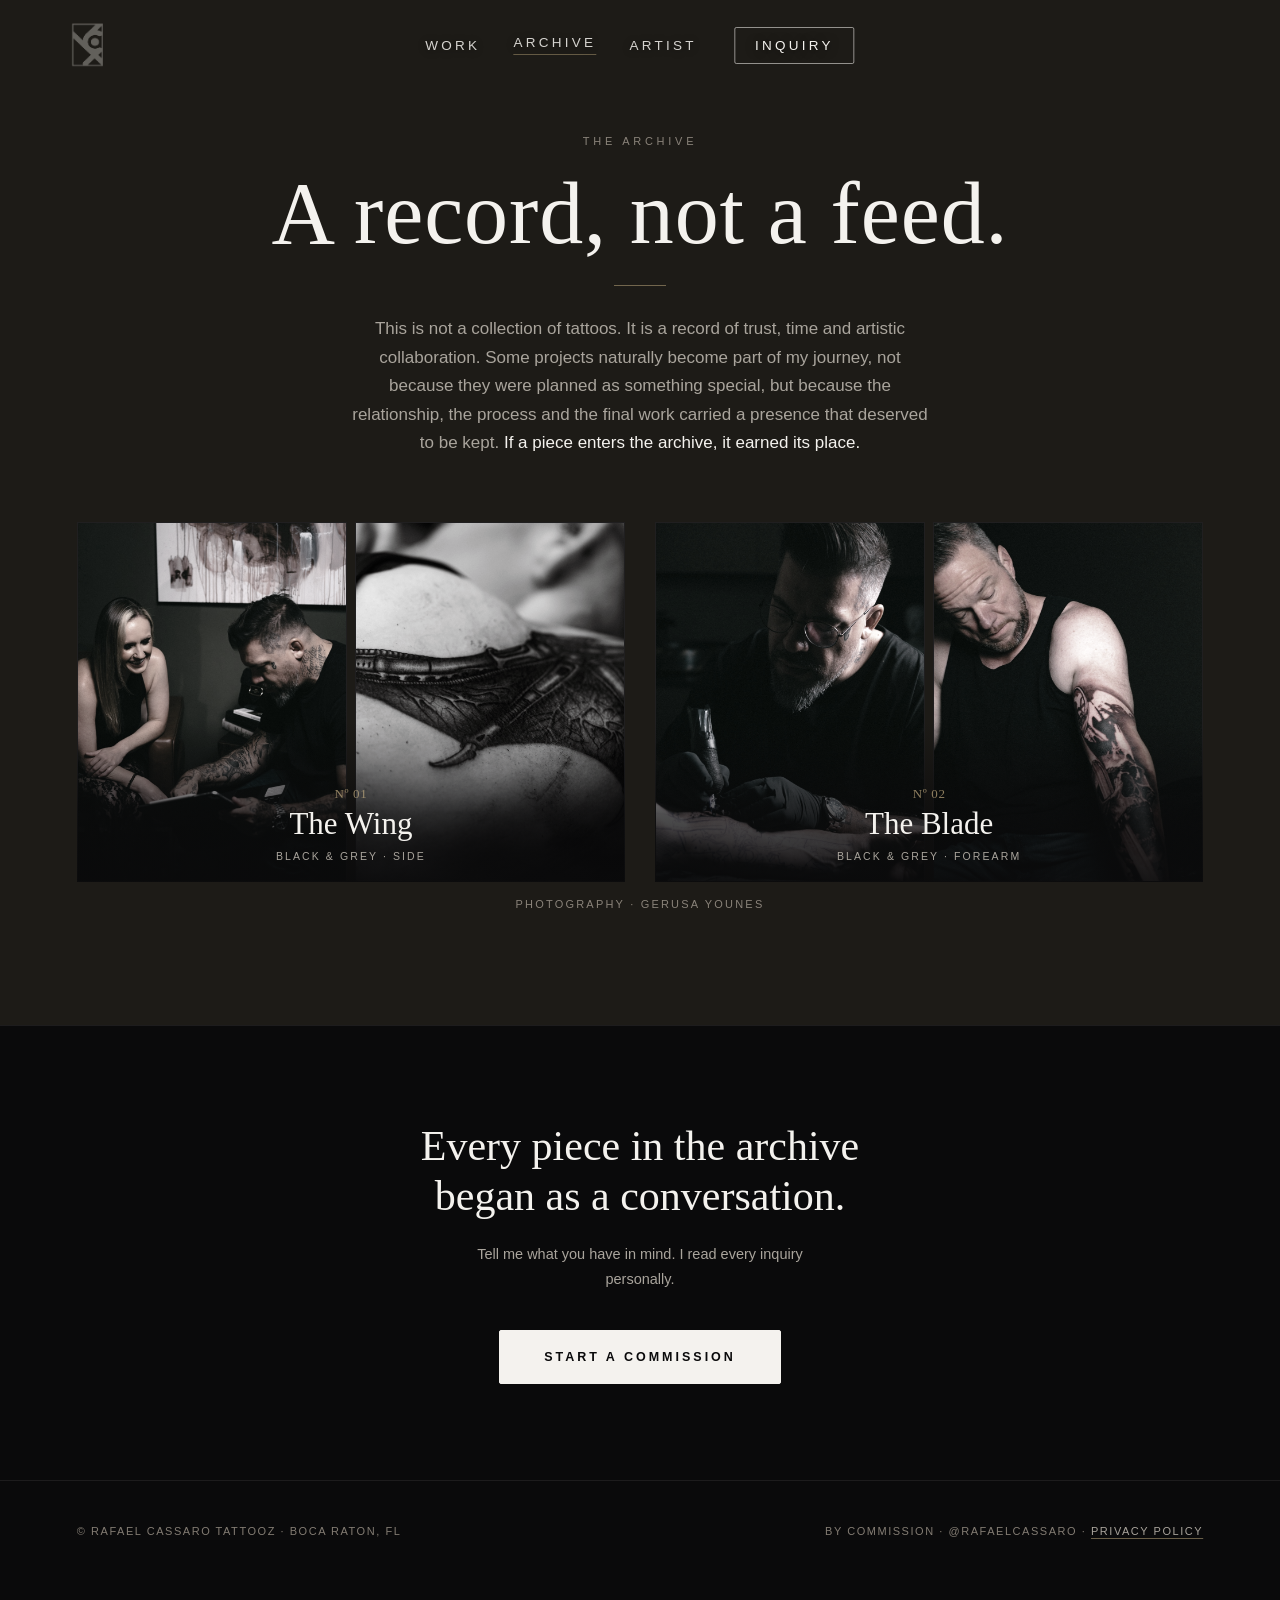
==== commit 969d9274: "v3: tudo centralizado, carrossel de lado a lado, work equilibrado, inquiry pelo formulario Rodada de" ====
--- a/archive/index.html
+++ b/archive/index.html
@@ -93,42 +93,12 @@
       </a>
 
     </div>
-    <p class="arch__credit">Photography &mdash; Gerusa Younes</p>
-  </section>
-
-  <!-- ===== As formas autorais. Vieram da home (secao Commissions) porque e aqui
-       que elas pertencem: sao o universo autoral, nao a admissao de projeto.
-       The Sitting e The Study ficaram na pagina Inquiry. ===== -->
-  <section class="sec sec--line">
-    <p class="sec__eyebrow reveal">Beyond skin</p>
-    <h2 class="sec__title reveal">The forms the work can take.</h2>
-    <p class="comm__lede reveal">Every piece is drawn by hand and made once. Some live only on skin. A few become part of a larger body of work: an original on paper, a place in the annual exhibition, a record in the archive.</p>
-
-    <div class="ledger reveal">
-      <article class="crow">
-        <div>
-          <div class="crow__name">The Archive Commission</div>
-          <p class="crow__desc">A single work, conceived once and made in two forms: the original in graphite on A2 paper, signed and certified, and the piece on skin. Documented, and shown in the annual exhibition. Three each year.</p>
-        </div>
-        <div class="crow__price"><span class="crow__from">From</span><span class="crow__amt">$20,000</span></div>
-      </article>
-
-      <article class="crow">
-        <div>
-          <div class="crow__name">The Canvas</div>
-          <p class="crow__desc">A large painting in acrylic. One, maybe two a year, painted for whoever the year asks for. Not listed. Mentioned only so you know it exists.</p>
-        </div>
-        <div class="crow__price"><span class="crow__amt quiet">By request</span></div>
-      </article>
-    </div>
-
-    <p class="comm__terms reveal">An Archive Commission is held with a 25% deposit. Payment by cash, Zelle, card, or Affirm.</p>
-    <p class="comm__epi reveal">You don't buy a Cassaro. You are collected into one.</p>
+    <p class="arch__credit">Photography &middot; Gerusa Younes</p>
   </section>
 
   <section class="ctaband reveal">
-    <p class="ctaband__k">An archive piece starts the same way any piece does.</p>
-    <p class="ctaband__s">With a conversation. Tell me what you have in mind and we will find out together what form it should take.</p>
+    <p class="ctaband__k">Every piece in the archive began as a conversation.</p>
+    <p class="ctaband__s">Tell me what you have in mind. I read every inquiry personally.</p>
     <a class="cta-xl" href="../inquiry/">Start a commission</a>
   </section>
 
--- a/assets/site.css
+++ b/assets/site.css
@@ -468,3 +468,194 @@
 .form__step{font-size:10.5px;letter-spacing:.26em;text-transform:uppercase;color:var(--gold-texto);margin-bottom:.8rem}
 /* tres convites na home (Work / Archive / Artist) */
 @media(min-width:821px){.invites--3{grid-template-columns:repeat(3,1fr)}}
+
+/* ==========================================================================
+   v2 — ESTRUTURA DA REFERENCIA (marcinizyn.com), aprovada pelo Rafael 04/10.
+   O hero saiu da home: ela abre no carrossel CONTIDO e termina em pouco mais
+   de uma tela. Estetica continua nossa (preto, serif, ouro so em fio).
+   ========================================================================== */
+
+/* ---------- CARROSSEL CONTIDO ----------
+   Deixa de sangrar ate a borda: ganha margem dos dois lados e respira, como
+   na referencia. object-fit CONTAIN e deliberado — nossas obras sao verticais
+   e a imagem do antigo hero e horizontal; com cover, uma das duas sempre seria
+   recortada. Contain mostra cada peca INTEIRA sobre o preto, que e como uma
+   galeria pendura trabalho. Nenhuma imagem e distorcida ou cortada. */
+.car{margin:0 auto;max-width:1180px;padding:clamp(14px,3vw,28px) clamp(14px,3vw,28px) 0;background:none}
+.car__stage{aspect-ratio:4/5;background:#0d0d0e;border:1px solid var(--line-soft)}
+@media(min-width:821px){.car__stage{aspect-ratio:auto;height:min(70vh,720px)}}
+.car__img{object-fit:contain;filter:grayscale(55%) contrast(1.04)}
+/* a legenda sai de cima da obra e vai pra baixo do quadro: sobre contain ela
+   cairia em cima da faixa preta, parecendo erro de alinhamento */
+.car__cap{position:static;background:none;padding:14px 2px 0;text-align:center;display:flex;
+  flex-direction:column;align-items:center;gap:.3rem}
+.car__capt{font-size:13px;color:var(--ink-dim)}
+.car__caps{font-size:10px;letter-spacing:.22em;text-transform:uppercase;color:var(--ink-faint)}
+.car__track{position:static;margin:16px auto 0;max-width:260px;left:auto;right:auto}
+.car__nav{color:var(--ink);text-shadow:none}
+.car__prev{left:-6px}.car__next{right:-6px}
+
+/* ---------- IDENTIDADE (nome + lugar), centralizada ----------
+   Vem DEPOIS do carrossel e depois do CTA, como na referencia: a obra fala
+   primeiro, a assinatura vem em seguida. */
+.ident{text-align:center;padding:clamp(40px,7vw,78px) clamp(22px,6vw,64px) clamp(52px,9vw,110px)}
+.ident__name{font-family:var(--serif);font-weight:400;font-size:clamp(42px,8.4vw,112px);line-height:.94;
+  letter-spacing:.02em;color:var(--ink)}
+.ident__line{margin-top:clamp(1.6rem,3vw,2.2rem);font-size:clamp(12.5px,1.5vw,15px);letter-spacing:.2em;
+  text-transform:uppercase;color:var(--ink-dim);font-weight:300;line-height:2}
+.ident__line + .ident__line{margin-top:.9rem;color:var(--ink-faint);font-size:clamp(11px,1.3vw,13px)}
+.ident .rule{margin-left:auto;margin-right:auto}
+
+/* ---------- CTA solto, centralizado (o botao da referencia) ---------- */
+.ctaonly{text-align:center;padding:clamp(44px,7vw,86px) clamp(22px,6vw,64px) 0}
+
+/* ---------- WORK: a galeria nao tem texto ----------
+   Na referencia a pagina de obra nao tem uma palavra. A nossa guarda so o
+   titulo, pra pagina nao abrir sem nome e ficar orfa pra quem chega do Google. */
+.phead--tight{padding-bottom:clamp(22px,3.5vw,34px)}
+/* o header e absoluto (herdado do hero): sem hero, o primeiro bloco precisa
+   abrir espaco pra ele, igual as paginas internas fazem com .phead */
+.car--first{padding-top:clamp(96px,13vh,150px)}
+/* nome da faixa de projeto, acima do numero (a referencia nomeia as faixas:
+   nome le melhor que numero solto, o visitante se reconhece antes de contar) */
+.scale__k{font-size:10.5px;letter-spacing:.26em;text-transform:uppercase;color:var(--ink-faint);margin-bottom:.9rem}
+/* o .car original tinha overflow:hidden (fazia sentido quando ele sangrava ate
+   a borda). Contido, esse hidden decapitava a legenda, que agora vive ABAIXO
+   do quadro. Libera o overflow e abre espaco embaixo pra legenda + o fio. */
+.car{overflow:visible;padding-bottom:clamp(8px,1.5vw,14px)}
+.car__slide .car__cap{padding-bottom:0}
+/* o botao nao precisa atravessar a tela inteira pra ser evidente */
+.cta-xl{max-width:min(420px,calc(100vw - 48px));width:auto}
+@media(max-width:520px){.cta-xl{padding:17px 28px;letter-spacing:.18em;font-size:12px}}
+/* a legenda agora e UMA so e vive entre o quadro e o fio, em fluxo normal */
+.car .car__cap{position:static;padding:16px 2px 0;min-height:2.6em}
+.car__track{margin-top:14px}
+
+/* ==========================================================================
+   v3 — CENTRALIZAR TUDO + TEXTO EM LARGURA CHEIA (ordem do Rafael, 04/10)
+   "gosto mais da ideia de se ter tudo centralizado nao de um lado apenas"
+   "pode ser justificado nao somente um texto espremido de um lado e tudo
+    preto do outro, vc diminui verticalmente se ajustar todo o texto
+    horizontalmente"
+   O texto deixa de viver numa coluna estreita a esquerda. Ocupa a largura,
+   o que encurta a pagina na vertical, e os blocos ficam centrados.
+   ========================================================================== */
+
+/* ---------- cabecalho de pagina interna, centralizado ---------- */
+.phead{text-align:center}
+.phead__t{max-width:22ch;margin-left:auto;margin-right:auto}
+.phead__sub{margin-left:auto;margin-right:auto;max-width:62ch}
+.phead .rule{margin-left:auto;margin-right:auto}
+
+/* ---------- titulos de secao, centralizados ---------- */
+.sec__eyebrow,.sec__title,.comm__lede,.comm__terms,.comm__epi,.scale__note,.inq__lead{
+  text-align:center;margin-left:auto;margin-right:auto}
+.sec__title{max-width:24ch}
+.comm__lede,.comm__terms,.scale__note{max-width:70ch}
+.comm__epi{max-width:30ch}
+.arch__credit{text-align:center}
+
+/* ---------- ARTIST: texto na largura da pagina, justificado ----------
+   Antes: coluna de 62ch encostada a esquerda, com metade da tela preta ao
+   lado e a pagina esticando pra baixo. Agora o texto usa a largura util,
+   em duas colunas no desktop (linha longa demais cansa a leitura), e a
+   pagina encurta na vertical, que era exatamente o pedido. */
+.aprose{max-width:none;text-align:justify;hyphens:auto;-webkit-hyphens:auto}
+.aprose p{max-width:none}
+@media(min-width:900px){
+  .aprose{column-count:2;column-gap:clamp(34px,4vw,64px)}
+  .aprose h3{column-span:all;text-align:center;margin-top:2.6rem}
+  .aprose h3:first-child{margin-top:0}
+  .apull{column-span:all}
+}
+/* a citacao vira peca centrada, nao mais um bloco colado na margem esquerda */
+.apull{text-align:center;max-width:34ch;margin-left:auto;margin-right:auto;
+  padding:clamp(18px,3vw,26px) 0 0;border-left:0;border-top:1px solid var(--gold-fio)}
+.aportrait{display:flex;justify-content:center}
+.aportrait figure{max-width:460px}
+.aportrait figcaption{text-align:center}
+.auth__lead{text-align:center}
+
+/* ---------- INQUIRY: formulario em primeiro plano, largura cheia ----------
+   "inquiry pode vir com formulario em primeiro plano e todo texto e
+    descricao logo abaixo em wide tambem completando toda a tela" */
+.fwrap{max-width:860px;margin:0 auto}
+.fwrap .form__step{text-align:center}
+.inq__contact{align-items:center}
+.notes{max-width:none}
+.scale{max-width:none}
+.forms2{margin-left:auto;margin-right:auto}
+/* no desktop o formulario respira em duas colunas de campos */
+@media(min-width:760px){
+  .fgrid{grid-template-columns:1fr 1fr}
+}
+
+/* ==========================================================================
+   v4 — CARROSSEL DE LADO A LADO (ordem do Rafael, 04/10)
+   "o carrossel na pagina inicial deve ser de lado a lado sem linhas
+    delimitando o retangulo em si - e as imagens podem preencher todo o
+    retangulo mesmo que a tattoo fique somente em zoom"
+   Supera a versao contida: volta a sangrar ate as bordas, sem moldura, e
+   as imagens voltam a COVER. O recorte passa a ser autorizado AQUI, no
+   carrossel: ele disse textualmente que a peca pode aparecer so em zoom.
+   ========================================================================== */
+.car{max-width:none;padding:0;margin:0}
+.car--first{padding-top:0}
+.car__stage{border:0;background:#0d0d0e}
+/* COVER de volta: a imagem preenche o retangulo inteiro, com recorte. */
+.car__img{object-fit:cover;object-position:center}
+/* sem a moldura, legenda e fio precisam da propria margem lateral */
+.car .car__cap{padding:18px clamp(22px,6vw,64px) 0}
+.car__track{max-width:300px;margin:14px auto clamp(10px,2vw,16px)}
+/* o header e absoluto e agora flutua SOBRE a imagem sangrada: o veu no topo
+   devolve leitura ao menu sem escurecer a peca inteira */
+.car::before{content:"";position:absolute;top:0;left:0;right:0;height:140px;z-index:5;
+  pointer-events:none;background:linear-gradient(180deg,rgba(10,10,11,.72) 0%,rgba(10,10,11,0) 100%)}
+.car{position:relative}
+@media(min-width:821px){.car__stage{height:min(84vh,860px)}}
+@media(max-width:820px){.car__stage{aspect-ratio:3/4}}
+
+/* ==========================================================================
+   v5 — MENU CENTRALIZADO E DESTACADO (ordem do Rafael, 04/10)
+   "os links em cima podem ser mais destacados e centralizados"
+   A nav sai do canto direito e vai pro CENTRO da tela, com letra maior e
+   contraste cheio. O logo fica a esquerda, sem disputar o centro.
+   ========================================================================== */
+@media(min-width:821px){
+  .hdr{position:absolute;justify-content:flex-start}
+  .nav{position:absolute;left:50%;transform:translateX(-50%);
+       align-items:center;gap:clamp(22px,2.6vw,40px)}
+  .nav a{font-size:13.5px;letter-spacing:.24em;color:var(--ink);opacity:.86;
+         transition:opacity .25s,color .25s}
+  .nav a:hover,.nav a:focus-visible{opacity:1}
+  .nav a.pri{opacity:1;border-color:rgba(244,242,238,.55);padding:10px 20px;margin-left:4px}
+}
+/* o formulario deixa de dividir a linha com o texto: empilha e centraliza */
+.inq--stack{grid-template-columns:1fr;gap:clamp(26px,4vw,40px);justify-items:center;text-align:center}
+.inq--stack > div{width:100%;max-width:860px}
+.inq--stack .inq__contact{flex-direction:row;justify-content:center;flex-wrap:wrap;gap:26px}
+/* campos alinhados a esquerda dentro do bloco centrado: formulario se le melhor assim */
+.inq--stack .field{text-align:left}
+/* retrato maior e legenda numa linha so: estava miudo no meio de muito preto */
+.aportrait figure{max-width:560px}
+.aportrait figcaption{text-wrap:balance;line-height:1.9}
+
+/* ==========================================================================
+   v6 — RESPIRO: fechar vaos e alinhar larguras
+   O formulario estava mais estreito que as secoes abaixo dele, e sobrava
+   preto demais entre os blocos. "completando toda a tela" vale pro
+   formulario tambem, nao so pro texto.
+   ========================================================================== */
+.fwrap{max-width:1080px}
+.inq--stack > div{max-width:1080px}
+.inq__lead{max-width:60ch}
+/* o formulario acompanha a largura das secoes de baixo */
+@media(min-width:900px){
+  .fgrid{gap:18px 26px}
+  .field textarea{min-height:150px}
+}
+/* vaos: o carrossel entrega direto no CTA, sem campo de futebol no meio */
+.ctaonly{padding-top:clamp(30px,4.5vw,52px)}
+.ident{padding-top:clamp(28px,4.5vw,54px)}
+#submit{padding-top:clamp(26px,4vw,44px)}
+.phead--tight{padding-bottom:clamp(14px,2.5vw,24px)}
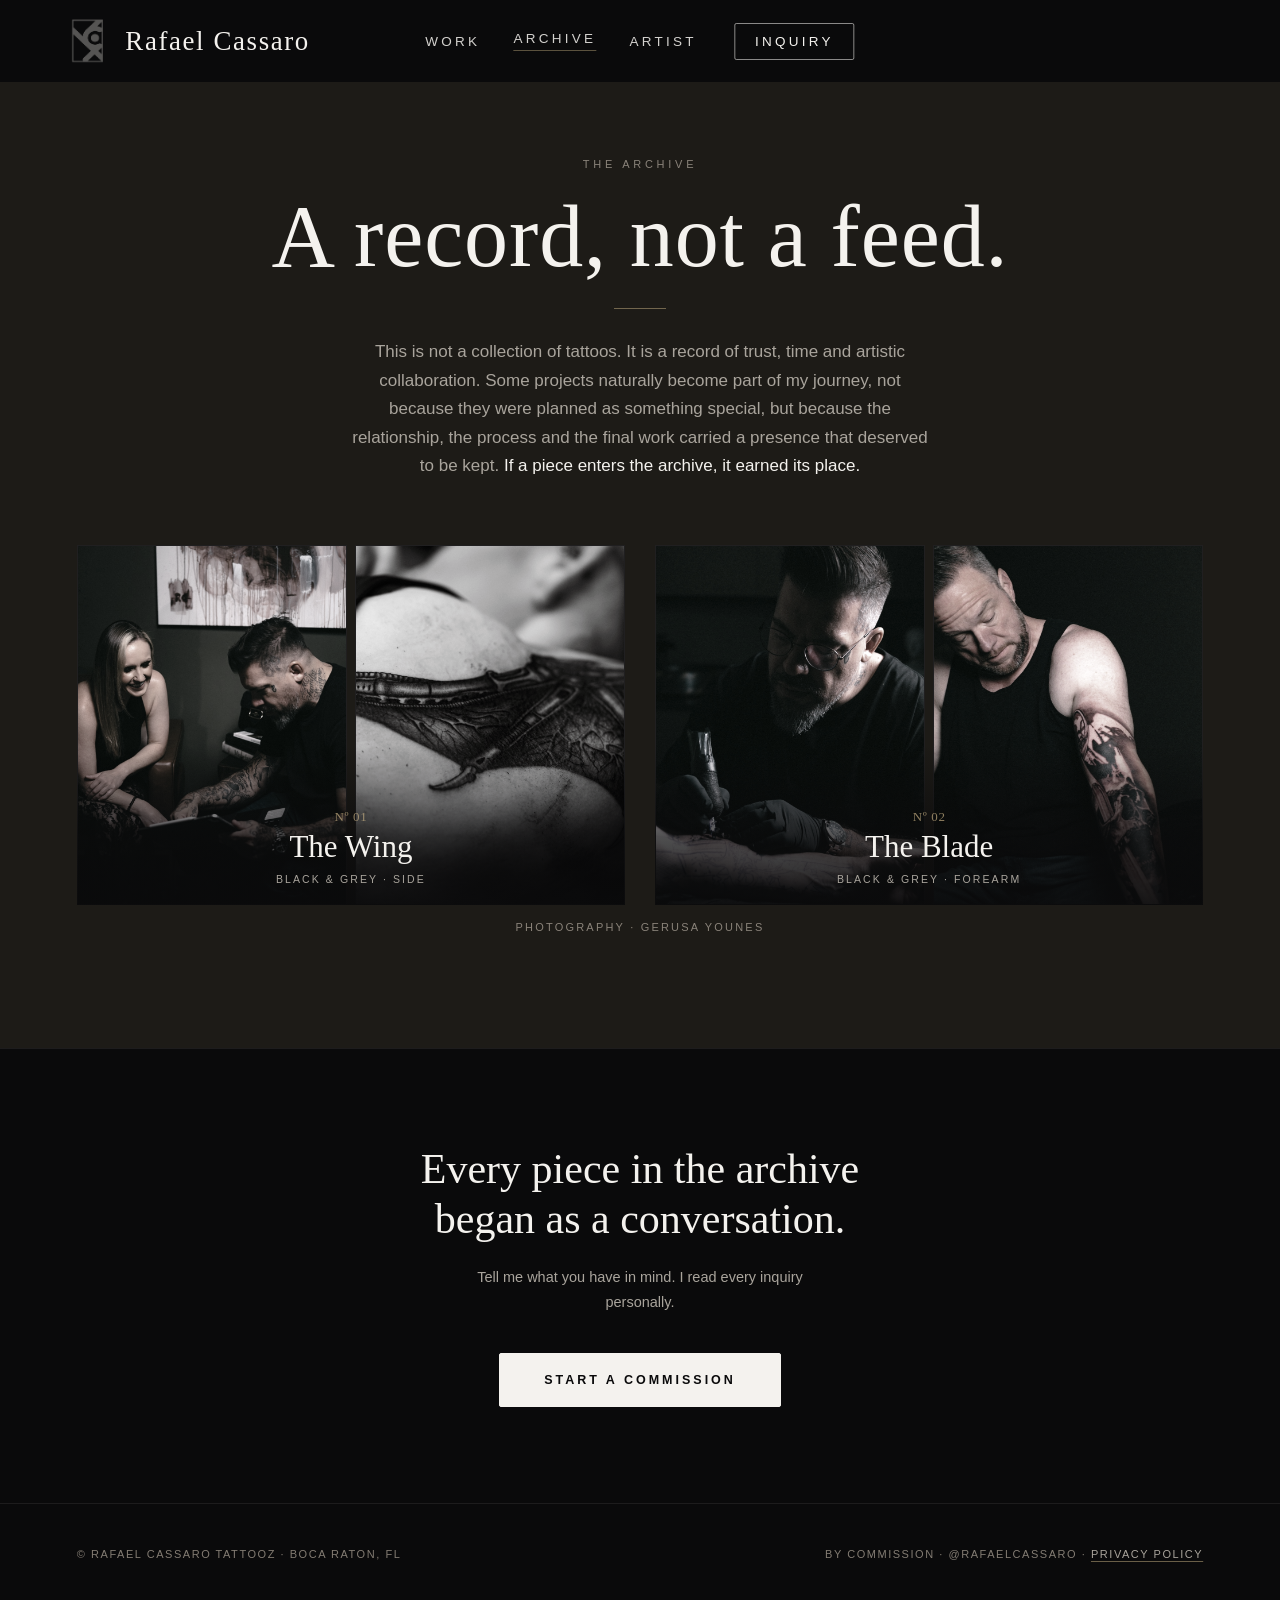
==== commit 7481a75a: "v4: carrossel abaixo da linha de links, nome ao lado do logo, nome gigante removido Tres ajustes ped" ====
--- a/archive/index.html
+++ b/archive/index.html
@@ -39,7 +39,7 @@
 </head>
 <body class="page" id="top">
   <header class="hdr">
-    <a class="brand" href="../" aria-label="Rafael Cassaro — home"><img src="../assets/logo.png" width="420" height="420" alt="Rafael Cassaro"></a>
+    <a class="brand" href="../" aria-label="Rafael Cassaro — home"><img src="../assets/logo.png" width="420" height="420" alt=""><span class="brand__name">Rafael Cassaro</span></a>
     <nav class="nav" aria-label="Main">
       <a href="../work/">Work</a>
       <a href="../archive/" aria-current="page">Archive</a>
--- a/assets/site.css
+++ b/assets/site.css
@@ -659,3 +659,36 @@
 .ident{padding-top:clamp(28px,4.5vw,54px)}
 #submit{padding-top:clamp(26px,4vw,44px)}
 .phead--tight{padding-bottom:clamp(14px,2.5vw,24px)}
+
+/* ==========================================================================
+   v7 — HEADER EM FLUXO + NOME AO LADO DO LOGO (ordem do Rafael, 05/10)
+   "na linha onde ficam os links - quero que o retangulo com o carrossel de
+    fotos fique abaixo da linha de links"
+   "onde tem meu logo meu nome deve vir logo ao lado do logo seguindo mesmo
+    padrao de tamanho do logo ou seja balanceando logo e nome"
+   "remover o nome gigante que esta abaixo desse carrossel"
+   ========================================================================== */
+
+/* o header deixa de flutuar SOBRE a imagem e passa a ocupar a propria linha.
+   Com isso o carrossel comeca abaixo dele, que era o pedido. */
+.hdr{position:relative;background:var(--ground);padding-top:18px;padding-bottom:18px}
+.nav a{text-shadow:none}
+/* o veu que existia so pra dar leitura ao menu sobre a foto perde a funcao */
+.car::before{display:none}
+
+/* marca = logo + nome, lado a lado e em peso equivalente */
+.brand{gap:clamp(10px,1.2vw,16px)}
+.brand__name{font-family:var(--serif);font-weight:400;color:var(--ink);
+  font-size:clamp(19px,2.1vw,27px);line-height:1;letter-spacing:.06em;white-space:nowrap}
+@media(max-width:820px){.brand__name{font-size:18px;letter-spacing:.04em}}
+@media(max-width:380px){.brand__name{font-size:16px}}
+
+/* sem o header flutuante, as paginas internas nao precisam mais reservar a
+   faixa de topo que existia pra ele */
+.phead{padding-top:clamp(40px,6vw,76px)}
+
+/* a identidade da home perde o nome gigante e vira a assinatura embaixo */
+.ident{padding-top:clamp(22px,3.5vw,40px)}
+.ident__line--h1{font-family:var(--sans);font-weight:300;font-size:clamp(12.5px,1.5vw,15px);
+  letter-spacing:.2em;text-transform:uppercase;color:var(--ink-dim);line-height:2}
+.ident .rule{margin-top:0}
